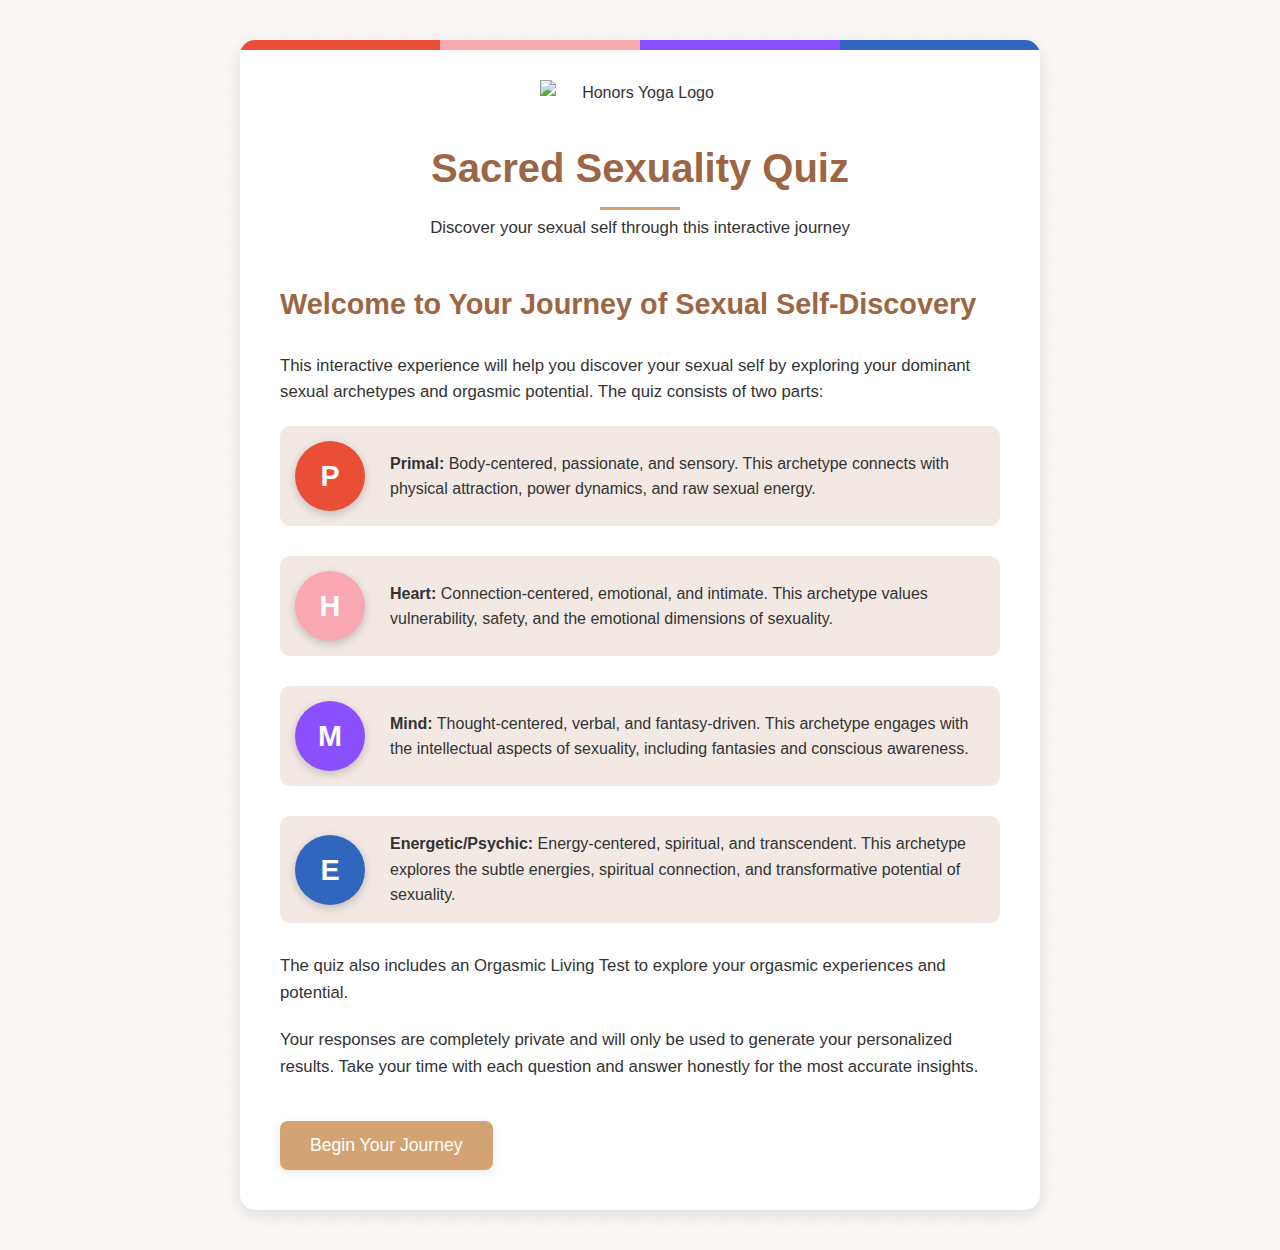
==== index.html @ 9d232eb0 "Initial commit with quiz and logo" ====
<!DOCTYPE html>
<html lang="en">
<head>
    <meta charset="UTF-8">
    <meta name="viewport" content="width=device-width, initial-scale=1.0">
    <title>Sacred Sexuality Quiz</title>
    <link rel="stylesheet" href="quiz_styles.css">
</head>
<body>
    <div class="container">
        <header>
            <div class="logo">
                <img src="/public/logo.png" alt="Honors Yoga Logo" class="logo-img">
            </div>
            <h1>Sacred Sexuality Quiz</h1>
            <p>Discover your sexual self through this interactive journey</p>
        </header>
        
        <!-- Introduction Section -->
        <section id="intro" class="quiz-section intro-section">
            <h2>Welcome to Your Journey of Sexual Self-Discovery</h2>
            <p>This interactive experience will help you discover your sexual self by exploring your dominant sexual archetypes and orgasmic potential. The quiz consists of two parts:</p>
            
            <div class="archetype-description">
                <div class="archetype-icon primal-icon">P</div>
                <div>
                    <strong>Primal:</strong> Body-centered, passionate, and sensory. This archetype connects with physical attraction, power dynamics, and raw sexual energy.
                </div>
            </div>
            
            <div class="archetype-description">
                <div class="archetype-icon heart-icon">H</div>
                <div>
                    <strong>Heart:</strong> Connection-centered, emotional, and intimate. This archetype values vulnerability, safety, and the emotional dimensions of sexuality.
                </div>
            </div>
            
            <div class="archetype-description">
                <div class="archetype-icon mind-icon">M</div>
                <div>
                    <strong>Mind:</strong> Thought-centered, verbal, and fantasy-driven. This archetype engages with the intellectual aspects of sexuality, including fantasies and conscious awareness.
                </div>
            </div>
            
            <div class="archetype-description">
                <div class="archetype-icon energetic-icon">E</div>
                <div>
                    <strong>Energetic/Psychic:</strong> Energy-centered, spiritual, and transcendent. This archetype explores the subtle energies, spiritual connection, and transformative potential of sexuality.
                </div>
            </div>
            
            <p>The quiz also includes an Orgasmic Living Test to explore your orgasmic experiences and potential.</p>
            
            <p>Your responses are completely private and will only be used to generate your personalized results. Take your time with each question and answer honestly for the most accurate insights.</p>
            
            <div class="navigation">
                <button id="start-btn">Begin Your Journey</button>
            </div>
        </section>
        
        <!-- Question Section -->
        <section id="question-section" class="quiz-section">
            <div class="progress-container">
                <div class="progress-bar">
                    <div class="progress-fill" id="progress-fill"></div>
                </div>
                <div class="section-indicator">
                    <div class="section-dot active"></div>
                    <div class="section-dot"></div>
                    <div class="section-dot"></div>
                    <div class="section-dot"></div>
                    <div class="section-dot"></div>
                </div>
            </div>
            
            <div id="section-intro">
                <!-- Section intro will be inserted here -->
            </div>
            
            <div class="question-container">
                <!-- Question will be inserted here -->
            </div>
            
            <div class="navigation">
                <button class="back-btn" id="back-btn">Back</button>
                <button id="next-btn">Next</button>
            </div>
        </section>
        
        <!-- Results Section -->
        <section id="results" class="quiz-section">
            <h2>Your Sacred Sexuality Profile</h2>
            
            <div class="chart-container">
                <!-- Pie chart will be inserted here -->
            </div>
            
            <div class="result-description">
                <!-- Archetype description will be inserted here -->
            </div>
            
            <div class="recommendations">
                <!-- Recommendations will be inserted here -->
            </div>
            
            <div class="navigation">
                <button id="restart-btn">Retake Quiz</button>
            </div>
        </section>
    </div>

    <!-- Load scripts -->
    <script src="quiz_data.js"></script>
    <script src="quiz_implementation.js"></script>
</body>
</html>
---- quiz_styles.css ----
/* Sacred Sexuality Quiz Styles */

:root {
    --primal-color: #e94f37; /* Red */
    --heart-color: #f9a7b0;  /* Pink/Rose */
    --mind-color: #8a4fff;   /* Purple */
    --energetic-color: #3066be; /* Blue */
    --background-color: #f8f5f2;
    --text-color: #333;
    --accent-color: #d4a373;
    --light-accent: #f2e9e4;
    --dark-accent: #9c6644;
    --shadow: 0 5px 15px rgba(0, 0, 0, 0.1);
    --transition: all 0.3s ease;
}

* {
    box-sizing: border-box;
    margin: 0;
    padding: 0;
}

body {
    font-family: 'Segoe UI', Tahoma, Geneva, Verdana, sans-serif;
    line-height: 1.6;
    color: var(--text-color);
    background-color: var(--background-color);
    background-image: linear-gradient(135deg, rgba(255,255,255,0.2) 25%, transparent 25%, 
                      transparent 50%, rgba(255,255,255,0.2) 50%, rgba(255,255,255,0.2) 75%, 
                      transparent 75%, transparent);
    background-size: 30px 30px;
    min-height: 100vh;
    padding: 40px 20px;
}

.container {
    max-width: 800px;
    margin: 0 auto;
    background-color: white;
    border-radius: 15px;
    padding: 40px;
    box-shadow: var(--shadow);
    position: relative;
    overflow: hidden;
}

.container::before {
    content: '';
    position: absolute;
    top: 0;
    left: 0;
    width: 100%;
    height: 10px;
    background: linear-gradient(90deg, 
        var(--primal-color) 0%, 
        var(--primal-color) 25%, 
        var(--heart-color) 25%, 
        var(--heart-color) 50%, 
        var(--mind-color) 50%, 
        var(--mind-color) 75%, 
        var(--energetic-color) 75%, 
        var(--energetic-color) 100%);
}

header {
    text-align: center;
    margin-bottom: 40px;
}

.logo {
    margin-bottom: 30px;
}

.logo-img {
    max-width: 200px;
    height: auto;
    display: block;
    margin: 0 auto;
}

h1 {
    font-size: 2.5rem;
    margin-bottom: 15px;
    color: var(--dark-accent);
    position: relative;
    display: inline-block;
}

h1::after {
    content: '';
    position: absolute;
    bottom: -10px;
    left: 50%;
    transform: translateX(-50%);
    width: 80px;
    height: 3px;
    background-color: var(--accent-color);
}

h2 {
    font-size: 1.8rem;
    margin-bottom: 25px;
    color: var(--dark-accent);
}

h3 {
    font-size: 1.4rem;
    margin-bottom: 15px;
    color: var(--dark-accent);
}

p {
    margin-bottom: 20px;
    font-size: 1.05rem;
}

.quiz-section {
    display: none;
    animation: fadeIn 0.5s ease;
}

@keyframes fadeIn {
    from { opacity: 0; transform: translateY(20px); }
    to { opacity: 1; transform: translateY(0); }
}

.quiz-section.active {
    display: block;
}

.intro-section {
    display: block;
}

.archetype-description {
    display: flex;
    margin-bottom: 30px;
    align-items: center;
    padding: 15px;
    border-radius: 10px;
    background-color: var(--light-accent);
    transition: var(--transition);
}

.archetype-description:hover {
    transform: translateY(-5px);
    box-shadow: var(--shadow);
}

.archetype-icon {
    width: 70px;
    height: 70px;
    border-radius: 50%;
    display: flex;
    align-items: center;
    justify-content: center;
    margin-right: 25px;
    flex-shrink: 0;
    font-size: 1.8rem;
    font-weight: bold;
    box-shadow: 0 3px 10px rgba(0, 0, 0, 0.2);
}

.primal-icon {
    background-color: var(--primal-color);
    color: white;
}

.heart-icon {
    background-color: var(--heart-color);
    color: white;
}

.mind-icon {
    background-color: var(--mind-color);
    color: white;
}

.energetic-icon {
    background-color: var(--energetic-color);
    color: white;
}

.question-container {
    margin-bottom: 40px;
    padding: 25px;
    border-radius: 10px;
    background-color: var(--light-accent);
    box-shadow: 0 3px 10px rgba(0, 0, 0, 0.05);
    transition: var(--transition);
}

.question-container:hover {
    box-shadow: 0 5px 15px rgba(0, 0, 0, 0.1);
}

.question {
    font-size: 1.25rem;
    margin-bottom: 20px;
    font-weight: 500;
    color: var(--dark-accent);
}

.scale-container {
    margin: 25px 0;
}

.select-container {
    margin: 25px 0;
}

.select-input {
    width: 100%;
    padding: 12px;
    font-size: 1.1rem;
    border: 2px solid var(--accent-color);
    border-radius: 8px;
    background-color: white;
    color: var(--text-color);
    cursor: pointer;
    transition: var(--transition);
    -webkit-appearance: none;
    -moz-appearance: none;
    appearance: none;
}

.select-input:hover, .select-input:focus {
    border-color: var(--dark-accent);
    outline: none;
    box-shadow: 0 3px 10px rgba(0, 0, 0, 0.1);
}

.select-input option {
    padding: 12px;
    font-size: 1.1rem;
}

.scale-labels {
    display: flex;
    justify-content: space-between;
    margin-bottom: 10px;
    font-size: 0.9rem;
    color: #666;
}

.scale-value {
    text-align: center;
    margin-top: 10px;
    font-weight: bold;
    font-size: 1.2rem;
    color: var(--accent-color);
}

input[type="range"] {
    width: 100%;
    height: 10px;
    -webkit-appearance: none;
    background: #ddd;
    border-radius: 5px;
    outline: none;
}

input[type="range"]::-webkit-slider-thumb {
    -webkit-appearance: none;
    width: 25px;
    height: 25px;
    border-radius: 50%;
    background: var(--accent-color);
    cursor: pointer;
    box-shadow: 0 2px 5px rgba(0, 0, 0, 0.2);
    transition: var(--transition);
}

input[type="range"]::-webkit-slider-thumb:hover {
    transform: scale(1.1);
}

.yes-no-container {
    display: flex;
    gap: 20px;
}

.yes-no-btn {
    flex: 1;
    padding: 15px;
    border: 2px solid #ddd;
    border-radius: 8px;
    background: white;
    cursor: pointer;
    font-size: 1.1rem;
    font-weight: 500;
    transition: var(--transition);
}

.yes-no-btn:hover {
    border-color: var(--accent-color);
    transform: translateY(-3px);
}

.yes-no-btn.selected {
    background-color: var(--accent-color);
    color: white;
    border-color: var(--accent-color);
}

.navigation {
    display: flex;
    justify-content: space-between;
    margin-top: 40px;
}

button {
    padding: 14px 30px;
    border: none;
    border-radius: 8px;
    background-color: var(--accent-color);
    color: white;
    font-size: 1.1rem;
    font-weight: 500;
    cursor: pointer;
    transition: var(--transition);
    box-shadow: 0 3px 10px rgba(0, 0, 0, 0.1);
}

button:hover {
    background-color: var(--dark-accent);
    transform: translateY(-3px);
    box-shadow: 0 5px 15px rgba(0, 0, 0, 0.15);
}

button:active {
    transform: translateY(0);
}

button:disabled {
    background-color: #ddd;
    cursor: not-allowed;
    transform: none;
    box-shadow: none;
}

.back-btn {
    background-color: #888;
}

.back-btn:hover {
    background-color: #666;
}

.progress-container {
    margin: 40px 0;
}

.progress-bar {
    height: 12px;
    background-color: #ddd;
    border-radius: 6px;
    overflow: hidden;
    box-shadow: inset 0 1px 3px rgba(0, 0, 0, 0.1);
}

.progress-fill {
    height: 100%;
    background: linear-gradient(90deg, var(--accent-color), var(--dark-accent));
    width: 0%;
    transition: width 0.5s ease;
    border-radius: 6px;
}

.section-indicator {
    display: flex;
    justify-content: space-between;
    margin-top: 15px;
}

.section-dot {
    width: 15px;
    height: 15px;
    border-radius: 50%;
    background-color: #ddd;
    transition: var(--transition);
}

.section-dot.active {
    background-color: var(--accent-color);
    transform: scale(1.2);
}

.results-container {
    text-align: center;
}

.chart-container {
    margin: 40px 0;
    height: 300px;
    background-color: var(--light-accent);
    border-radius: 10px;
    display: flex;
    align-items: center;
    justify-content: center;
    box-shadow: 0 3px 10px rgba(0, 0, 0, 0.05);
}

.result-description {
    text-align: left;
    margin: 30px 0;
    padding: 25px;
    border-radius: 10px;
    background-color: var(--light-accent);
    box-shadow: 0 3px 10px rgba(0, 0, 0, 0.05);
}

.result-description h3 {
    color: var(--dark-accent);
    margin-bottom: 15px;
}

.result-description h4 {
    color: var(--accent-color);
    margin: 20px 0 10px;
}

.result-description ul {
    padding-left: 20px;
    margin-bottom: 15px;
}

.result-description li {
    margin-bottom: 8px;
}

.recommendations {
    margin: 30px 0;
    padding: 25px;
    border-radius: 10px;
    background-color: var(--light-accent);
    text-align: left;
    box-shadow: 0 3px 10px rgba(0, 0, 0, 0.05);
}

.recommendation-item {
    margin-bottom: 15px;
    padding-left: 25px;
    position: relative;
}

.recommendation-item:before {
    content: "•";
    position: absolute;
    left: 0;
    color: var(--accent-color);
    font-size: 1.5rem;
    line-height: 1;
}

/* Responsive styles */
@media (max-width: 768px) {
    body {
        padding: 20px 10px;
    }
    
    .container {
        padding: 30px 20px;
    }
    
    h1 {
        font-size: 2rem;
    }
    
    h2 {
        font-size: 1.5rem;
    }
    
    .archetype-description {
        flex-direction: column;
        text-align: center;
    }
    
    .archetype-icon {
        margin-right: 0;
        margin-bottom: 15px;
    }
    
    .yes-no-container {
        flex-direction: column;
        gap: 10px;
    }
    
    button {
        padding: 12px 20px;
        font-size: 1rem;
    }
}

/* Accessibility improvements */
@media (prefers-reduced-motion: reduce) {
    * {
        animation: none !important;
        transition: none !important;
    }
}

/* High contrast mode */
@media (prefers-contrast: high) {
    :root {
        --primal-color: #ff0000;
        --heart-color: #ff69b4;
        --mind-color: #8000ff;
        --energetic-color: #0000ff;
        --text-color: #000000;
        --accent-color: #8b4513;
        --dark-accent: #5c2c0d;
    }
    
    .container {
        border: 2px solid black;
    }
    
    input[type="range"] {
        border: 1px solid black;
    }
    
    .yes-no-btn {
        border: 2px solid black;
    }
}
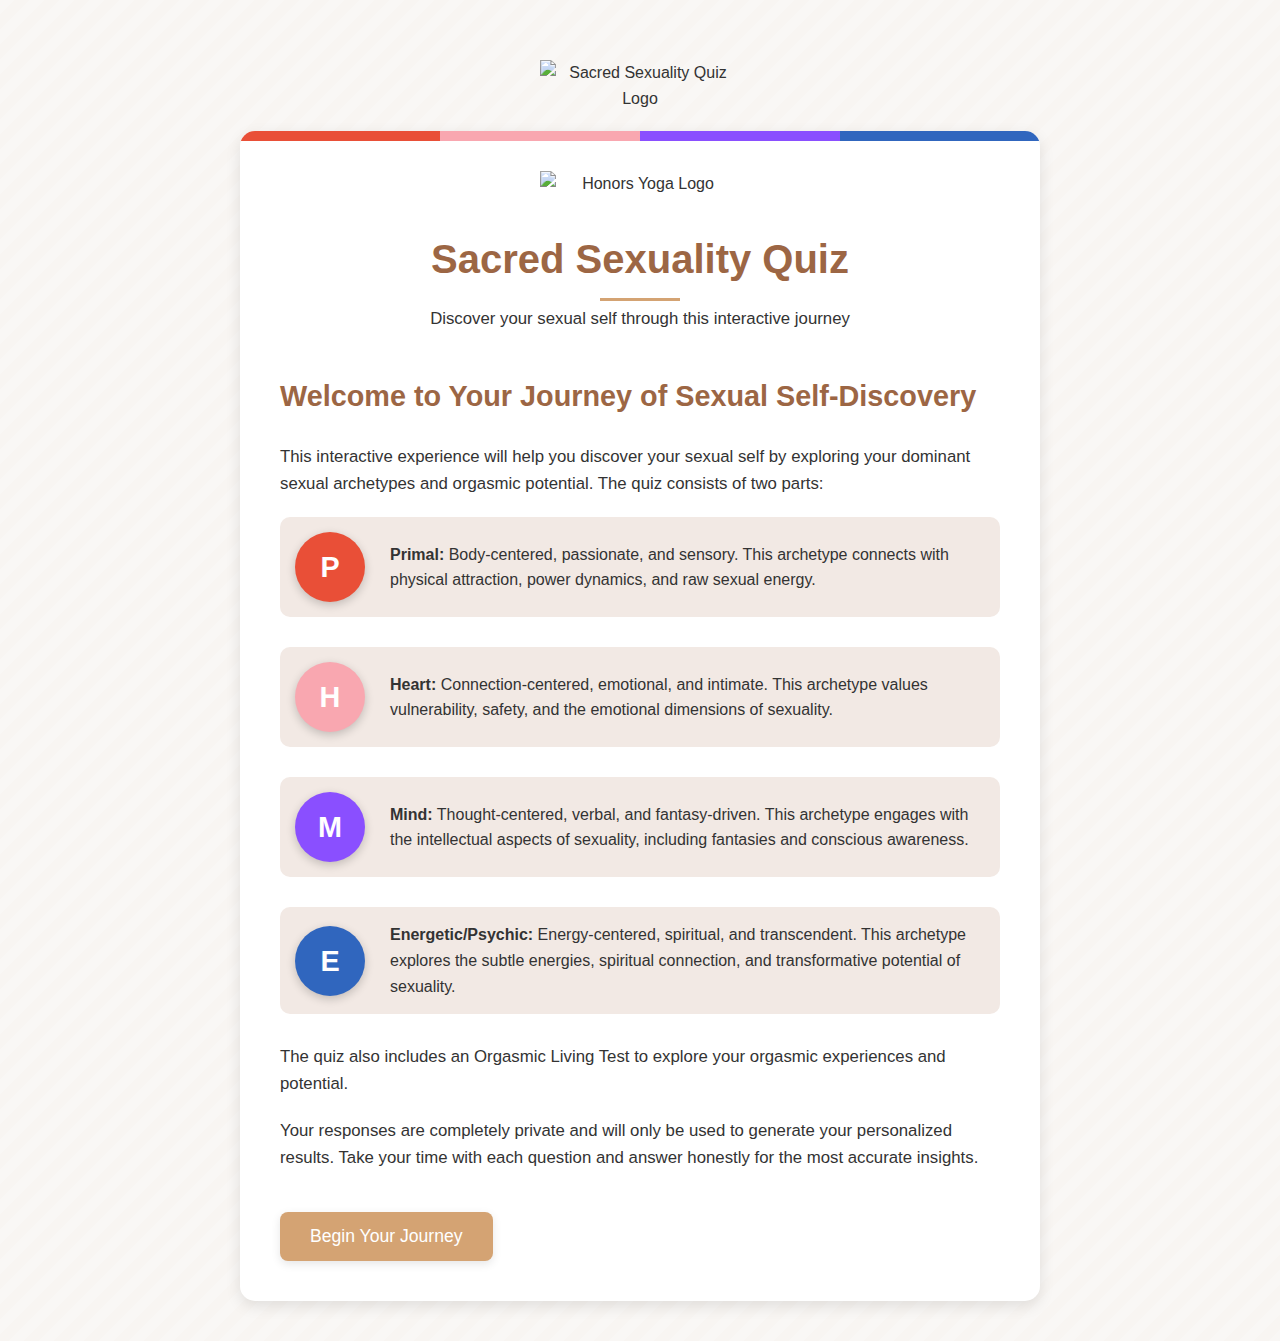
==== commit 571be659: "Update index.html" ====
--- a/index.html
+++ b/index.html
@@ -7,7 +7,9 @@
     <link rel="stylesheet" href="quiz_styles.css">
 </head>
 <body>
-    <div class="container">
+    <div style="text-align: center; margin: 20px 0;">
+  <img src="logo.png" alt="Sacred Sexuality Quiz Logo" style="max-width: 200px;">
+</div>    <div class="container">
         <header>
             <div class="logo">
                 <img src="/public/logo.png" alt="Honors Yoga Logo" class="logo-img">
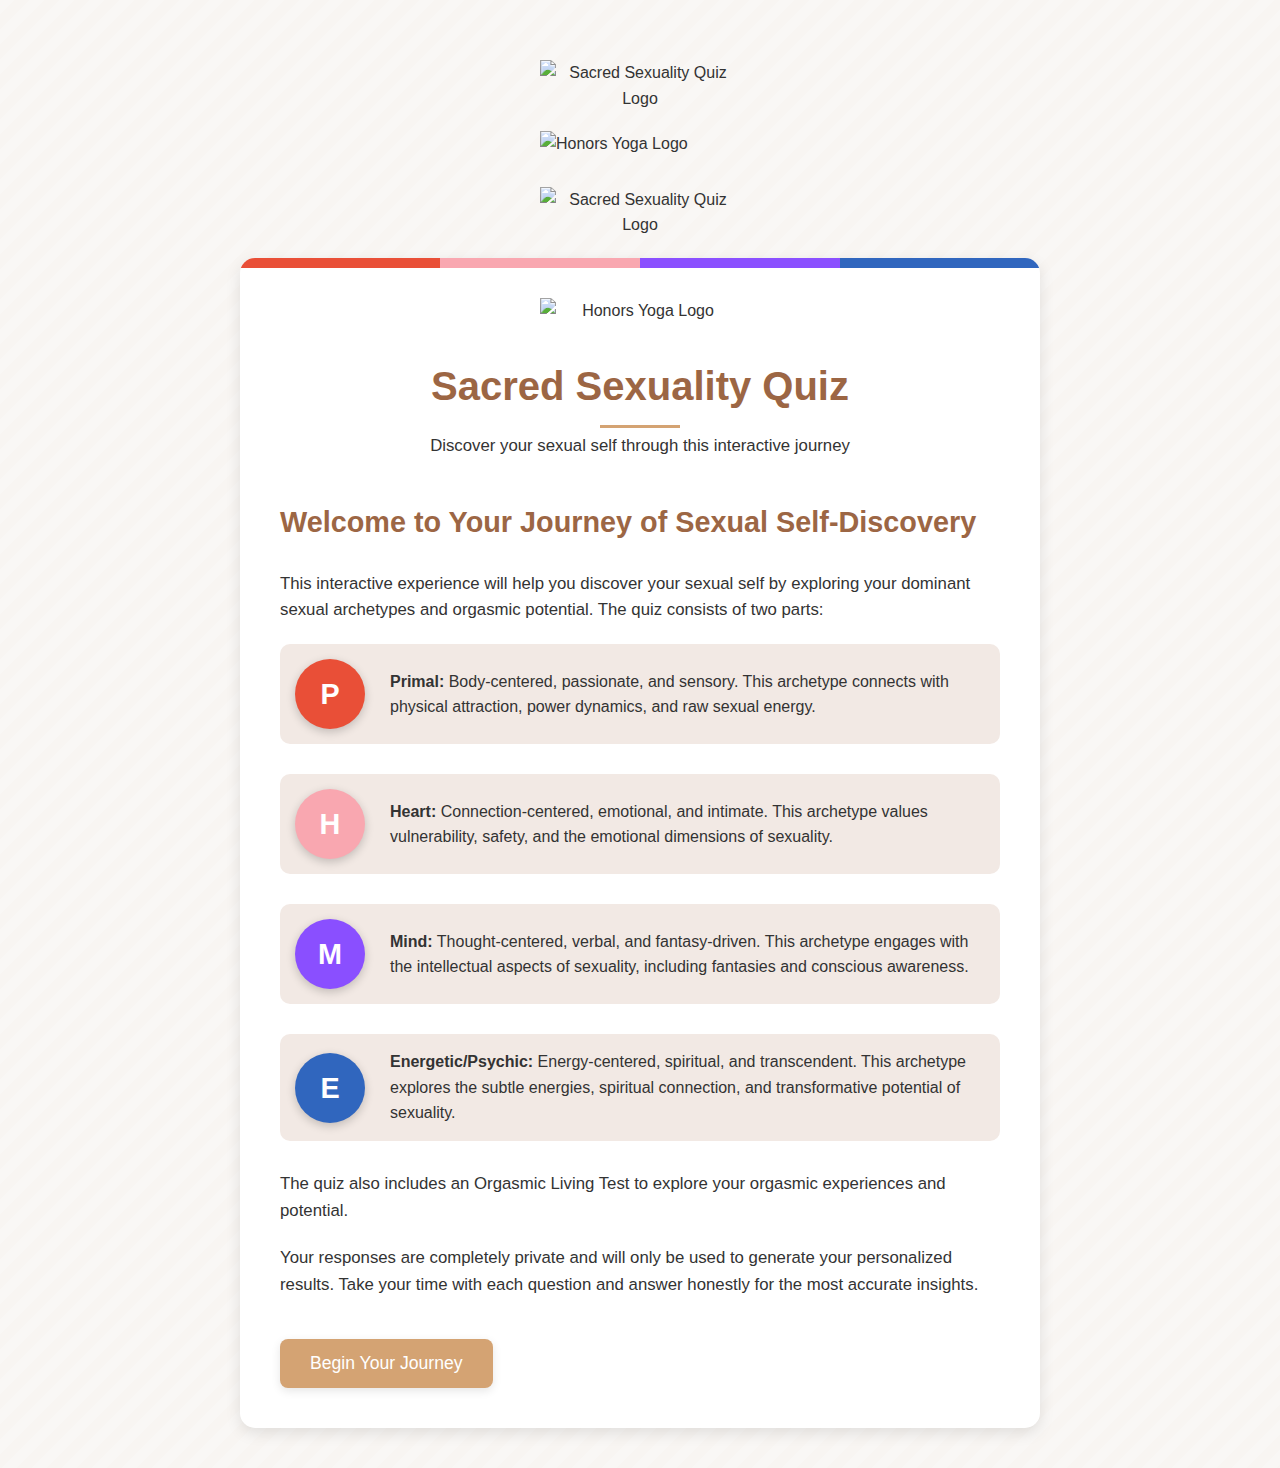
==== commit 4f40fa9c: "Update index.html" ====
--- a/index.html
+++ b/index.html
@@ -7,7 +7,15 @@
     <link rel="stylesheet" href="quiz_styles.css">
 </head>
 <body>
-    <div style="text-align: center; margin: 20px 0;">
+    <!-- First logo reference -->
+<div style="text-align: center; margin: 20px 0;">
+  <img src="./logo.png" alt="Sacred Sexuality Quiz Logo" style="max-width: 200px;">
+</div>
+
+<!-- Second logo reference in the header -->
+<div class="logo">
+  <img src="./logo.png" alt="Honors Yoga Logo" class="logo-img">
+</div>    <div style="text-align: center; margin: 20px 0;">
   <img src="logo.png" alt="Sacred Sexuality Quiz Logo" style="max-width: 200px;">
 </div>    <div class="container">
         <header>
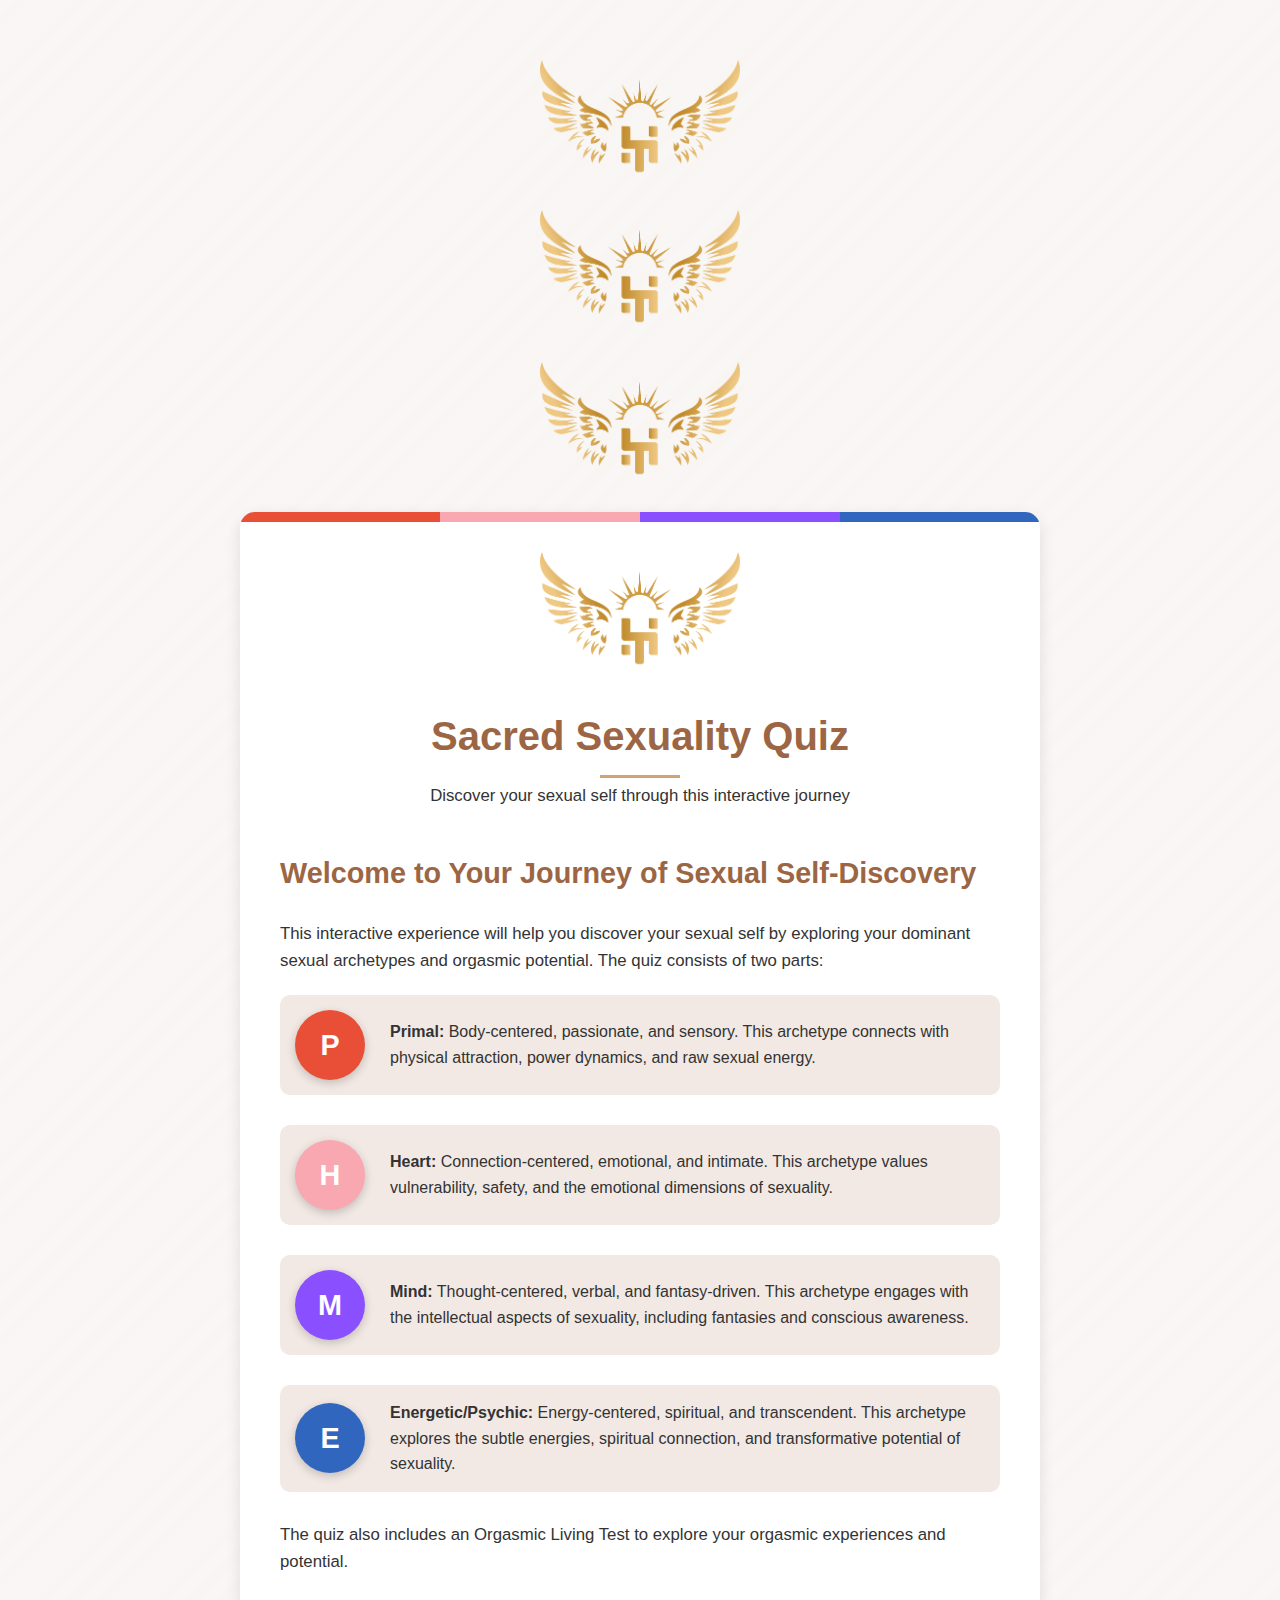
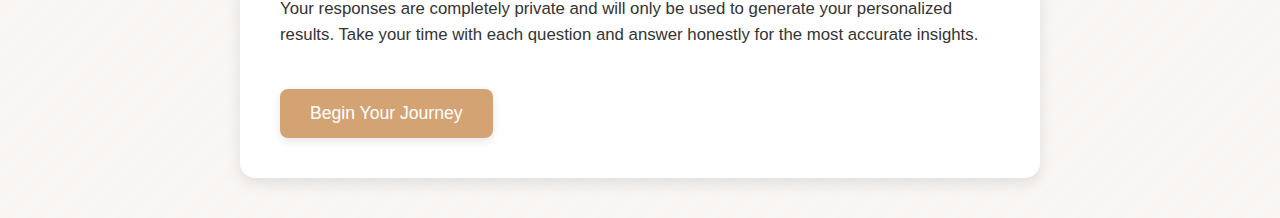
==== commit eca21d87: "Update index.html" ====
--- a/index.html
+++ b/index.html
@@ -20,7 +20,7 @@
 </div>    <div class="container">
         <header>
             <div class="logo">
-                <img src="/public/logo.png" alt="Honors Yoga Logo" class="logo-img">
+                <img src="logo.png" alt="Honors Yoga Logo" class="logo-img">
             </div>
             <h1>Sacred Sexuality Quiz</h1>
             <p>Discover your sexual self through this interactive journey</p>
